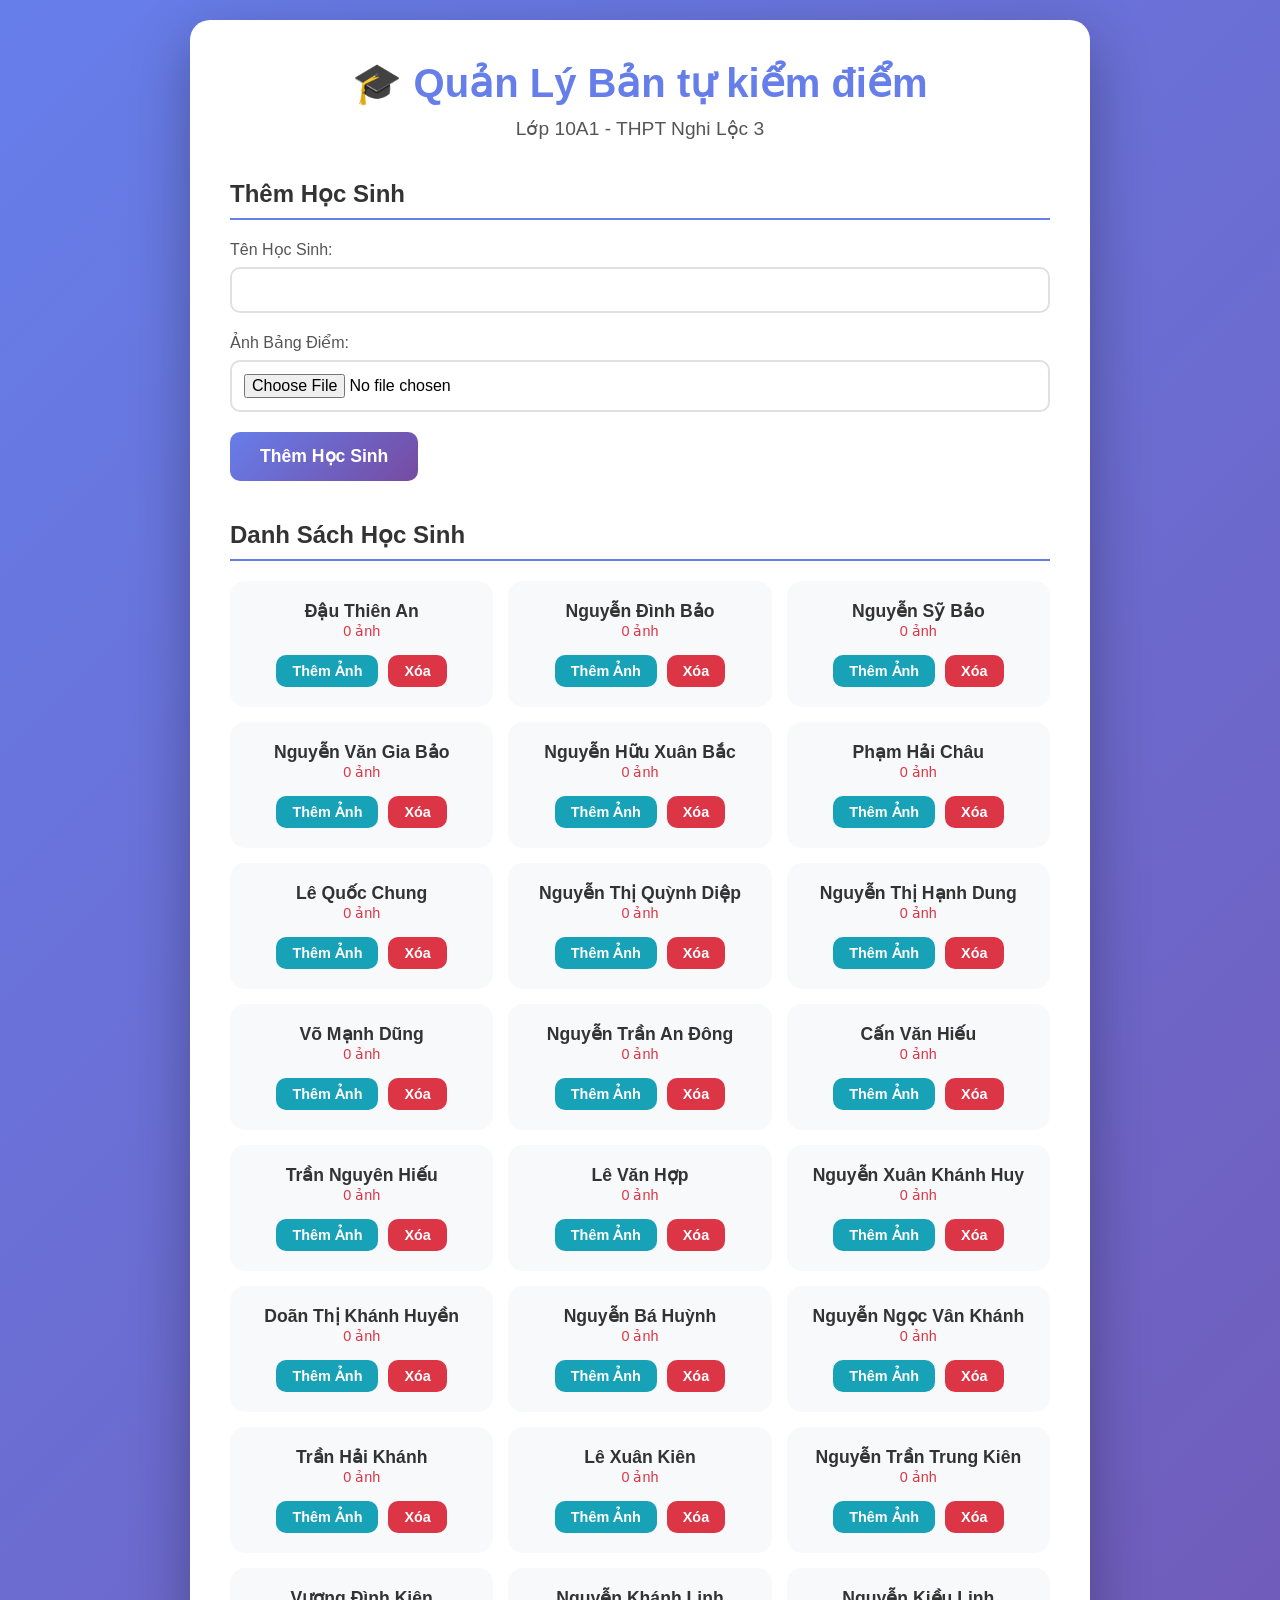
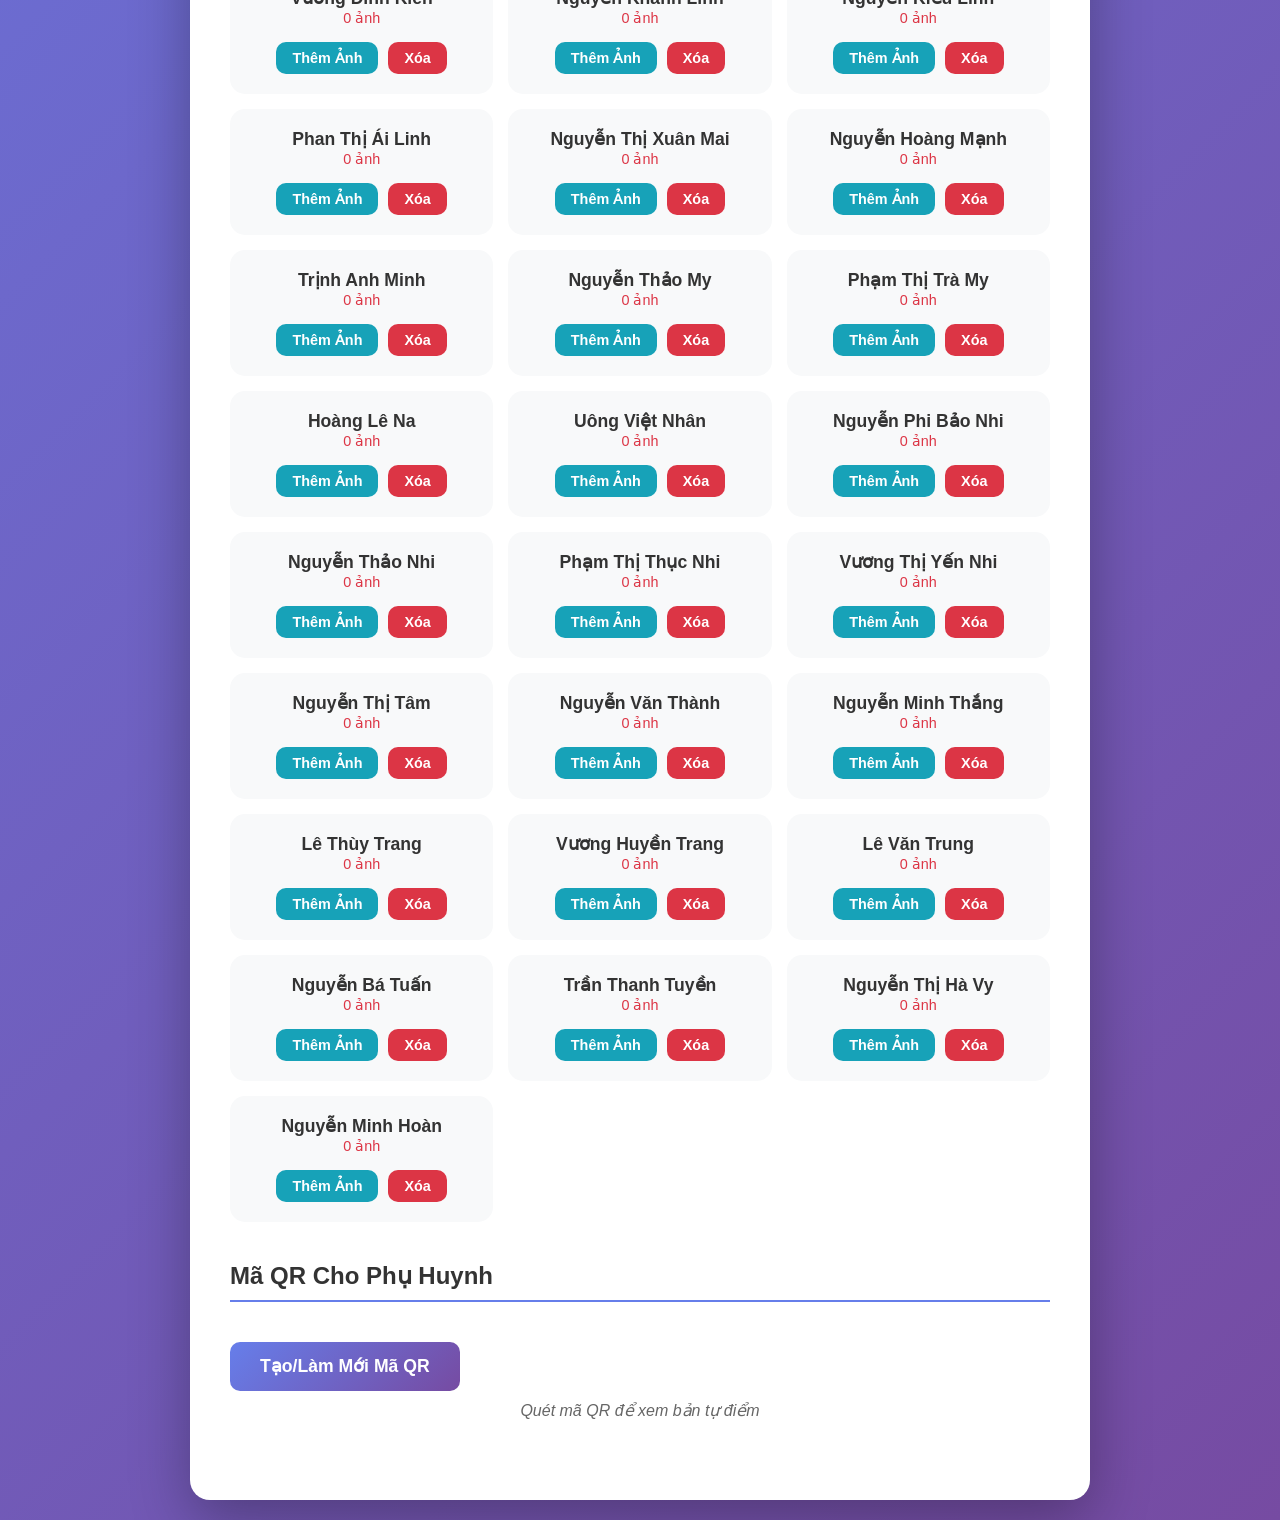
==== index.html @ cc82282b "Add files via upload" ====
<!DOCTYPE html>
<html lang="vi">
<head>
    <meta charset="UTF-8">
    <meta name="viewport" content="width=device-width, initial-scale=1.0">
    <title>Bản tự kiểm điểm Lớp 10A1 - THPT Nghi Lộc 3</title>
    <link rel="stylesheet" href="style.css">
    <script src="https://cdn.jsdelivr.net/npm/qrcodejs@1.0.0/qrcode.min.js"></script>
</head>
<body>
    <div class="container">
        <!-- Teacher View -->
        <div id="teacherView" class="view">
            <header>
                <h1>🎓 Quản Lý Bản tự kiểm điểm</h1>
                <h2>Lớp 10A1 - THPT Nghi Lộc 3</h2>
            </header>
            
            <div class="section">
                <h3>Thêm Học Sinh</h3>
                <form id="addStudentForm">
                    <div class="form-group">
                        <label for="studentName">Tên Học Sinh:</label>
                        <input type="text" id="studentName" required>
                    </div>
                    <div class="form-group">
                        <label for="studentImage">Ảnh Bảng Điểm:</label>
                        <input type="file" id="studentImage" accept="image/*" required>
                    </div>
                    <button type="submit">Thêm Học Sinh</button>
                </form>
            </div>
            
            <div class="section">
                <h3>Danh Sách Học Sinh</h3>
                <div id="studentList" class="student-list"></div>
            </div>
            
            <div class="section">
                <h3>Mã QR Cho Phụ Huynh</h3>
                <div id="qrcode"></div>
                <button id="generateQRBtn">Tạo/Làm Mới Mã QR</button>
                <p class="qr-note">Quét mã QR để xem bản tự điểm</p>
            </div>
        </div>
        
        <!-- Parent View -->
        <div id="parentView" class="view hidden">
            <header>
                <h1>👨‍👩‍👧‍👦 Xem Bản tự Điểm</h1>
                <h2>Lớp 10A1 - THPT Nghi Lộc 3</h2>
            </header>
            
            <div class="section">
                <h3>Chọn Tên Học Sinh</h3>
                <div id="parentStudentList" class="student-list"></div>
            </div>
            
            <button id="backToTeacherBtn" class="small-btn">Quay Lại Trang Giáo Viên</button>
        </div>
    </div>
    
    <!-- Modal for viewing image -->
    <div id="imageModal" class="modal">
        <div class="modal-content">
            <span class="close">&times;</span>
            <h2 id="modalTitle"></h2>
            <div class="nav-controls">
                <button id="prevImageBtn">← Trước</button>
                <span id="imageCounter">1 / 1</span>
                <button id="nextImageBtn">Sau →</button>
            </div>
            <div class="rotate-controls">
                <button id="rotateLeftBtn">↶ Xoay trái</button>
                <button id="rotateRightBtn">↷ Xoay phải</button>
                <button id="saveRotationBtn">💾 Lưu ảnh</button>
            </div>
            <div class="zoom-controls">
                <button id="zoomOutBtn">−</button>
                <span id="zoomLevel">100%</span>
                <button id="zoomInBtn">+</button>
                <button id="resetZoomBtn">Đặt lại</button>
            </div>
            <img id="modalImage" src="" alt="Bảng Điểm">
        </div>
    </div>
    
    <script src="script.js"></script>
</body>
</html>
---- style.css ----
* {
    margin: 0;
    padding: 0;
    box-sizing: border-box;
}

body {
    font-family: 'Segoe UI', Tahoma, Geneva, Verdana, sans-serif;
    background: linear-gradient(135deg, #667eea 0%, #764ba2 100%);
    min-height: 100vh;
    padding: 20px;
}

.container {
    max-width: 900px;
    margin: 0 auto;
    background: white;
    border-radius: 20px;
    box-shadow: 0 20px 60px rgba(0, 0, 0, 0.3);
    padding: 40px;
}

header {
    text-align: center;
    margin-bottom: 40px;
}

header h1 {
    color: #667eea;
    font-size: 2.5em;
    margin-bottom: 10px;
}

header h2 {
    color: #555;
    font-size: 1.2em;
    font-weight: 500;
}

.section {
    margin-bottom: 40px;
}

.section h3 {
    color: #333;
    font-size: 1.5em;
    margin-bottom: 20px;
    border-bottom: 2px solid #667eea;
    padding-bottom: 10px;
}

.form-group {
    margin-bottom: 20px;
}

.form-group label {
    display: block;
    color: #555;
    margin-bottom: 8px;
    font-weight: 500;
}

.form-group input[type="text"],
.form-group input[type="file"] {
    width: 100%;
    padding: 12px;
    border: 2px solid #e0e0e0;
    border-radius: 10px;
    font-size: 1em;
    transition: border-color 0.3s;
}

.form-group input[type="text"]:focus {
    outline: none;
    border-color: #667eea;
}

button {
    background: linear-gradient(135deg, #667eea 0%, #764ba2 100%);
    color: white;
    border: none;
    padding: 14px 30px;
    border-radius: 10px;
    font-size: 1.1em;
    cursor: pointer;
    font-weight: 600;
    transition: transform 0.2s, box-shadow 0.2s;
}

button:hover {
    transform: translateY(-2px);
    box-shadow: 0 10px 20px rgba(102, 126, 234, 0.3);
}

button:active {
    transform: translateY(0);
}

.small-btn {
    padding: 10px 20px;
    font-size: 0.95em;
    background: #6c757d;
}

.student-list {
    display: grid;
    grid-template-columns: repeat(auto-fill, minmax(200px, 1fr));
    gap: 15px;
}

.student-card {
    background: #f8f9fa;
    border-radius: 15px;
    padding: 20px;
    text-align: center;
    transition: transform 0.3s, box-shadow 0.3s;
    cursor: pointer;
}

.student-card:hover {
    transform: translateY(-5px);
    box-shadow: 0 10px 25px rgba(0, 0, 0, 0.1);
}

.student-card h4 {
    color: #333;
    font-size: 1.1em;
    margin: 0;
}

.card-actions {
    margin-top: 15px;
    display: flex;
    gap: 10px;
    justify-content: center;
    flex-wrap: wrap;
}

.view-btn {
    background: #28a745;
    padding: 8px 16px;
    font-size: 0.9em;
}

.delete-btn {
    background: #dc3545;
    padding: 8px 16px;
    font-size: 0.9em;
}

#qrcode {
    display: flex;
    justify-content: center;
    margin: 20px 0;
}

.qr-note {
    text-align: center;
    color: #666;
    margin-top: 10px;
    font-style: italic;
}

.modal {
    display: none;
    position: fixed;
    z-index: 1000;
    left: 0;
    top: 0;
    width: 100%;
    height: 100%;
    background-color: rgba(0, 0, 0, 0.9);
    overflow: auto;
}

.modal-content {
    position: relative;
    background-color: white;
    margin: 5% auto;
    padding: 30px;
    border-radius: 20px;
    max-width: 90%;
    max-height: 85%;
    text-align: center;
    overflow: auto;
}

.close {
    position: absolute;
    top: 15px;
    right: 25px;
    color: #333;
    font-size: 40px;
    font-weight: bold;
    cursor: pointer;
    line-height: 1;
}

.close:hover {
    color: #dc3545;
}

.modal-content h2 {
    color: #333;
    margin-bottom: 20px;
}

.nav-controls {
    margin-bottom: 15px;
    display: flex;
    justify-content: center;
    align-items: center;
    gap: 15px;
}

.nav-controls button {
    padding: 10px 20px;
    font-size: 1em;
    background: #6c757d;
}

.nav-controls button:disabled {
    opacity: 0.5;
    cursor: not-allowed;
}

.nav-controls span {
    font-size: 1.1em;
    font-weight: 600;
    color: #333;
    min-width: 80px;
}

.rotate-controls {
    margin-bottom: 15px;
    display: flex;
    justify-content: center;
    align-items: center;
    gap: 15px;
}

.rotate-controls button {
    padding: 10px 20px;
    font-size: 1em;
}

.rotate-controls button:first-child {
    background: #2196F3;
}

.rotate-controls button:nth-child(2) {
    background: #2196F3;
}

.rotate-controls button:last-child {
    background: #FF9800;
}

.zoom-controls {
    margin-bottom: 20px;
    display: flex;
    justify-content: center;
    align-items: center;
    gap: 15px;
}

.zoom-controls button {
    padding: 10px 20px;
    font-size: 1.2em;
}

.zoom-controls span {
    font-size: 1.1em;
    font-weight: 600;
    color: #333;
    min-width: 60px;
}

#modalImage {
    max-width: 100%;
    border-radius: 10px;
    box-shadow: 0 10px 30px rgba(0, 0, 0, 0.2);
    transition: transform 0.1s;
}

.hidden {
    display: none;
}

@media (max-width: 768px) {
    .container {
        padding: 20px;
    }
    
    header h1 {
        font-size: 1.8em;
    }
    
    .student-list {
        grid-template-columns: 1fr;
    }
    
    .modal-content {
        margin: 10% auto;
        padding: 20px;
    }
}
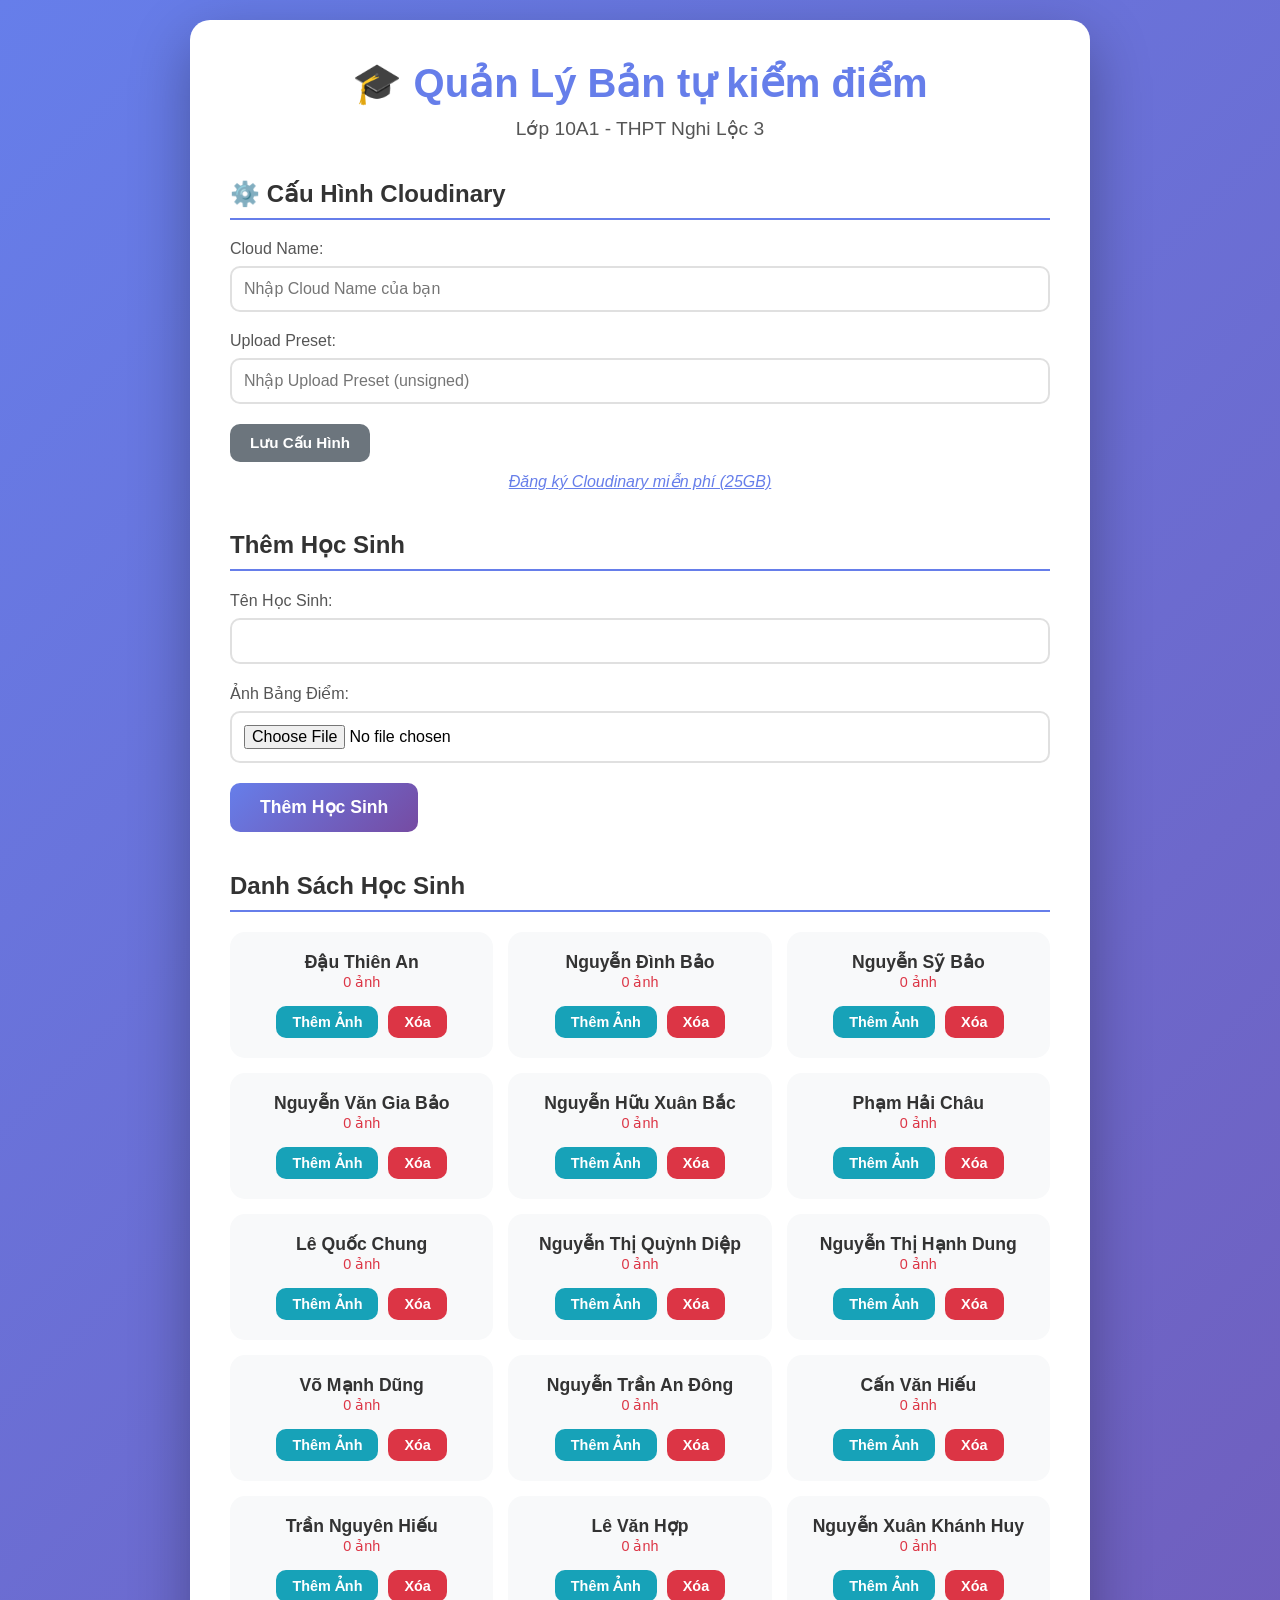
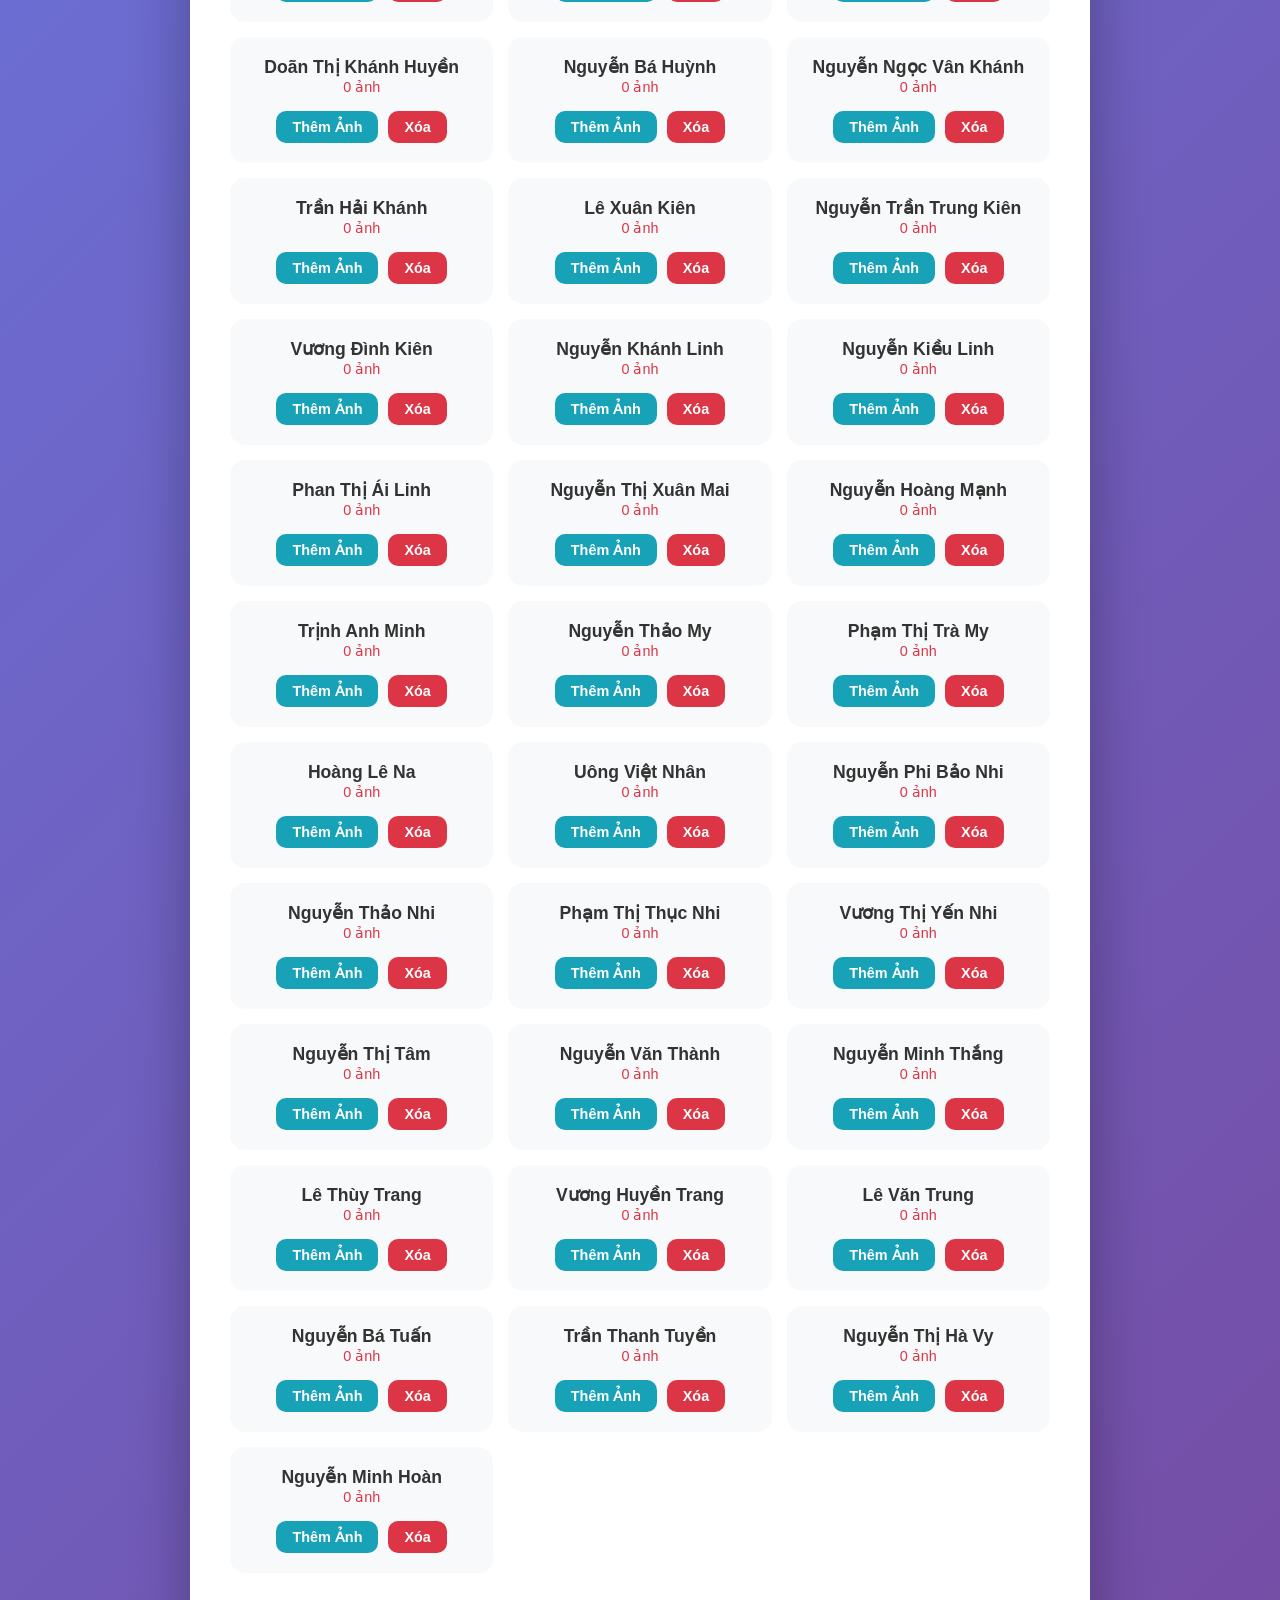
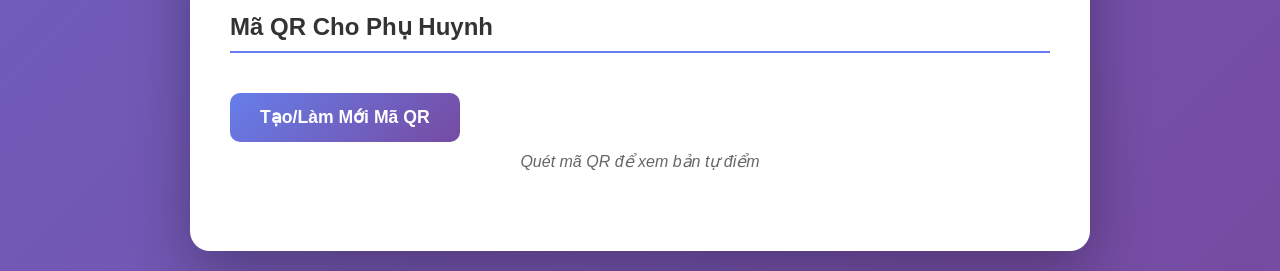
==== commit 2b55c849: "Add files via upload" ====
--- a/index.html
+++ b/index.html
@@ -15,6 +15,24 @@
                 <h1>🎓 Quản Lý Bản tự kiểm điểm</h1>
                 <h2>Lớp 10A1 - THPT Nghi Lộc 3</h2>
             </header>
+            
+            <div class="section">
+                <h3>⚙️ Cấu Hình Cloudinary</h3>
+                <div class="form-group">
+                    <label for="cloudinaryCloudName">Cloud Name:</label>
+                    <input type="text" id="cloudinaryCloudName" placeholder="Nhập Cloud Name của bạn">
+                </div>
+                <div class="form-group">
+                    <label for="cloudinaryUploadPreset">Upload Preset:</label>
+                    <input type="text" id="cloudinaryUploadPreset" placeholder="Nhập Upload Preset (unsigned)">
+                </div>
+                <button id="saveCloudinaryBtn" class="small-btn">Lưu Cấu Hình</button>
+                <p class="qr-note">
+                    <a href="https://cloudinary.com/users/register/free" target="_blank" style="color: #667eea;">
+                        Đăng ký Cloudinary miễn phí (25GB)
+                    </a>
+                </p>
+            </div>
             
             <div class="section">
                 <h3>Thêm Học Sinh</h3>
